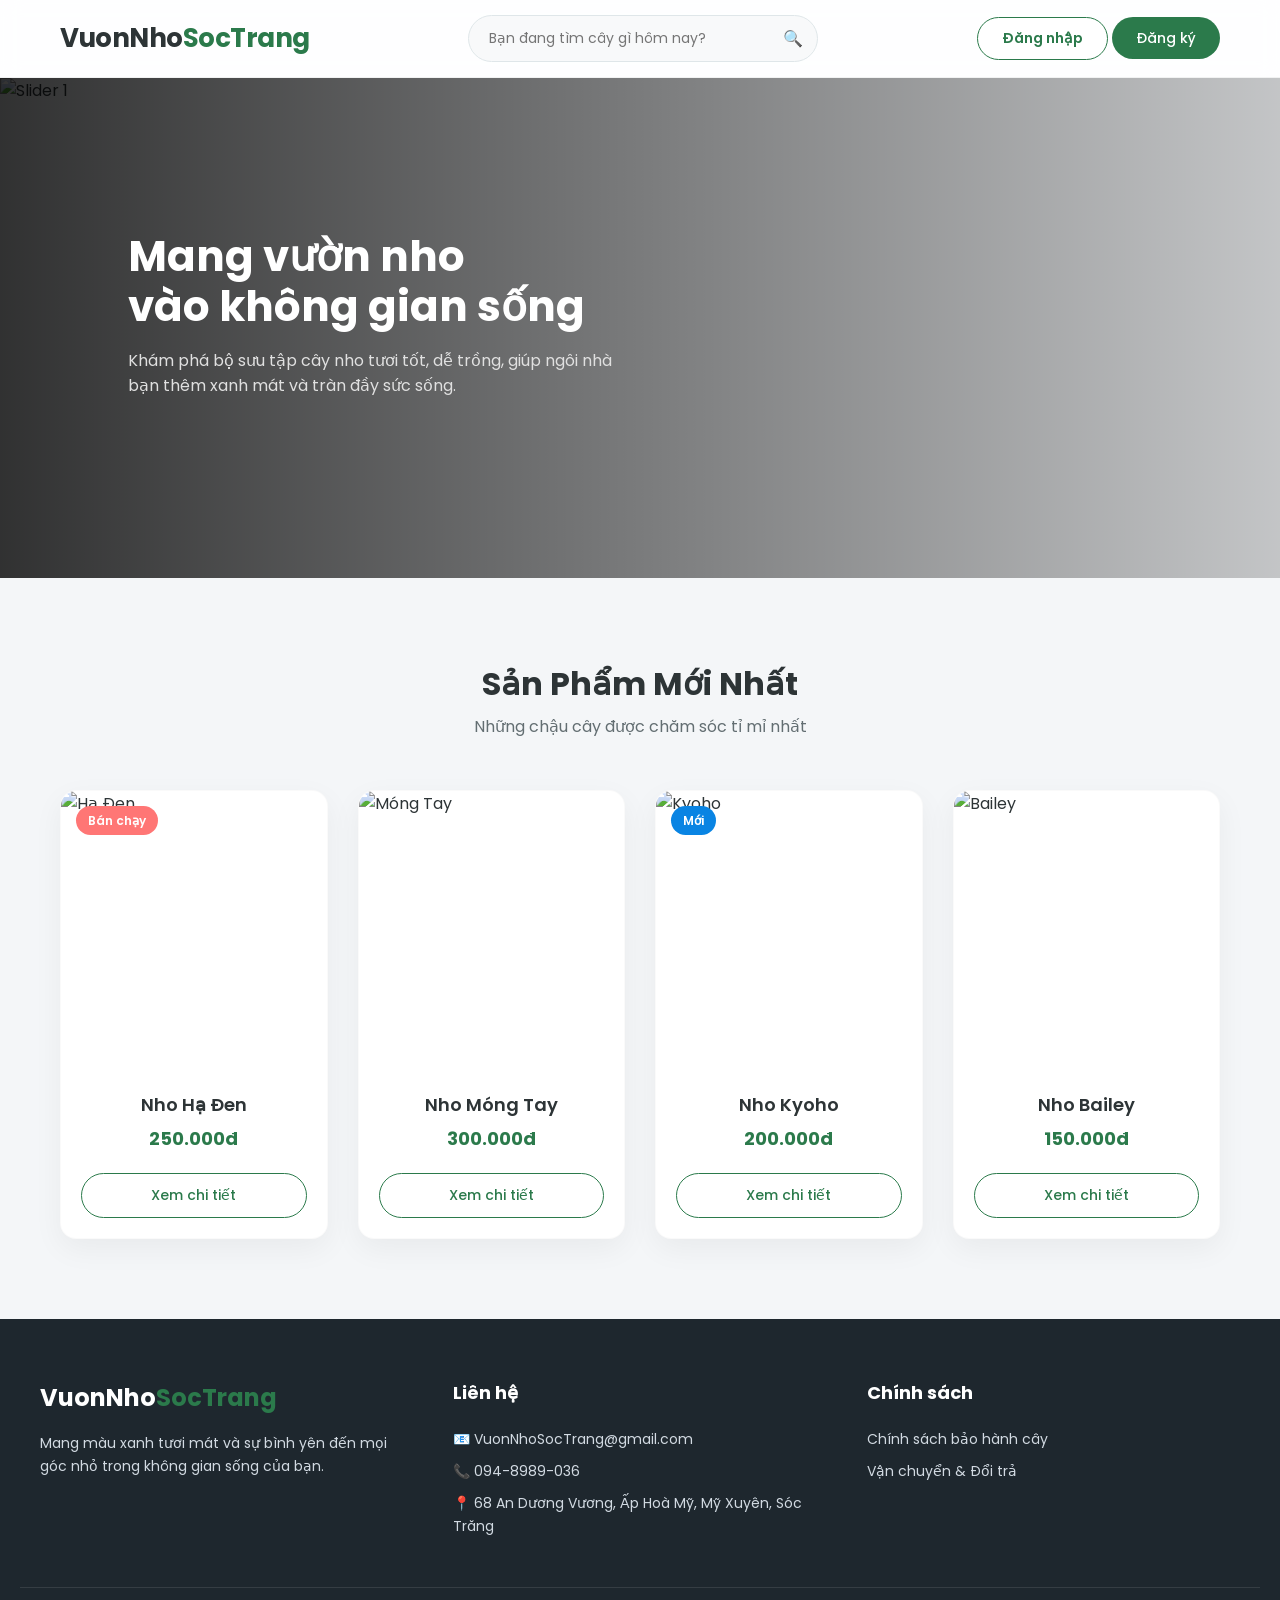
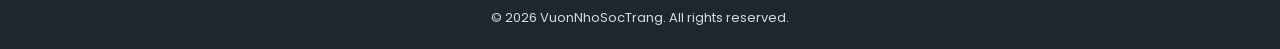
==== index.html @ 33d28d4e "1" ====
<!DOCTYPE html>
<html lang="vi">
<head>
    <meta charset="UTF-8">
    <meta name="viewport" content="width=device-width, initial-scale=1.0">
    <title> VuonNhoSocTrang-Cửa hàng cây cảnh cao cấp</title>
    <link rel="stylesheet" href="index.css">
    <link href="https://fonts.googleapis.com/css2?family=Poppins:wght@300;400;500;600;700&display=swap" rel="stylesheet">
</head>
<body>

    <header>
        <div class="header-container">
            <div class="logo">
                <h1>VuonNho<span>SocTrang</span></h1>
            </div>
            
            <div class="search-bar">
                <input type="text" id="searchInput" placeholder="Bạn đang tìm cây gì hôm nay?">
                <span class="search-icon">🔍</span>
            </div>

            <div class="auth-section">
                <div id="guestSection">
                    <button id="btnLogin" class="btn btn-outline">Đăng nhập</button>
                    <a href="DangKy.html" id="btnRegister" class="btn btn-primary" style="text-decoration: none;">Đăng ký</a>
                </div>
                <div id="userSection" style="display: none;">
                    <span id="userNameDisplay" class="user-greeting">Chào, User</span>
                    <button id="btnLogout" class="btn btn-outline">Đăng xuất</button>
                </div>
            </div>
        </div>
        
    </header>

    <div id="loginModal" class="modal-overlay">
    <div class="modal-content">
        <span class="close-modal">&times;</span>
        <h2>Đăng Nhập</h2>
        <p>Chào mừng bạn đến với VuonNhoST</p>
        
        <div class="input-group">
            <label>Tên đăng nhập</label>
            <input type="text" id="loginUsername" placeholder="Nhập tên tài khoản">
        </div>
        
        <div class="input-group">
            <label>Mật khẩu</label>
            <input type="password" id="loginPassword" placeholder="Nhập mật khẩu">
        </div>

        <p id="loginErrorMessage" class="error-msg"></p>
        
        <button id="btnSubmitLogin" class="btn btn-primary btn-full">Xác nhận</button>
        
        <div class="modal-footer">
            <span>Bạn chưa có tài khoản?</span>
            <a href="file:///E:/website/webcaycanh/DangKy/DangKy.html">Đăng ký ngay</a>
        </div>
    </div>
</div>

    <main>
       <section class="slider-container">
            <div class="slides">
                <div class="slide active">
                    <div class="slide-overlay"></div>
                    <img src="E:\website\webcaycanh\Imagines\slider1.jpg" alt="Slider 1">
                    <div class="slide-content">
                        <h2>Mang vườn nho<br>vào không gian sống</h2>
                        <p>Khám phá bộ sưu tập cây nho tươi tốt, dễ trồng, giúp ngôi nhà bạn thêm xanh mát và tràn đầy sức sống.</p>
                    </div>
                </div>
                <div class="slide">
                    <div class="slide-overlay"></div>
                    <img src="E:\website\webcaycanh\Imagines\slider2.jpg" alt="Slider 2">
                    <div class="slide-content">
                        <h2>Trồng nho tại nhà<br>Tươi ngon mỗi ngày</h2>
                        <p>Các giống cây nho khỏe mạnh, dễ chăm sóc, cho trái ngọt ngay trong khu vườn của bạn.</p>
                    </div>
                </div>
                <div class="slide active">
                    <div class="slide-overlay"></div>
                    <img src="E:\website\webcaycanh\Imagines\slider3.jpg" alt="Slider3 3">
                    <div class="slide-content">
                        <h2>Biến ngôi nhà thành vườn nho xanh</h2>
                        <p>Lựa chọn những giống nho chất lượng, phù hợp trồng ban công, sân vườn hoặc trong chậu.</p>
                    </div>
                </div>
            </div>
            <button class="slider-btn prev" onclick="changeSlide(-1)">&#10094;</button>
            <button class="slider-btn next" onclick="changeSlide(1)">&#10095;</button>
            <div class="dots">
                <span class="dot active" onclick="currentSlide(0)"></span>
                <span class="dot" onclick="currentSlide(1)"></span>
            </div>
        </section>

        <section class="products-container">
            <div class="section-header">
                <h2>Sản Phẩm Mới Nhất</h2>
                <p>Những chậu cây được chăm sóc tỉ mỉ nhất</p>
            </div>
            
            <div id="noProductMsg" style="display: none; text-align: center; color: #e74c3c;">Không tìm thấy sản phẩm phù hợp.</div>
            
            <div class="product-grid" id="productList">
                <div class="product">
                    <div class="product-img-wrapper">
                        <img src="E:\website\webcaycanh\Imagines\NhoHaDen.jpg" alt="Hạ Đen">
                        <span class="badge">Bán chạy</span>
                    </div>
                    <div class="product-info">
                        <h3>Nho Hạ Đen</h3>
                        <p class="price">250.000đ</p>
                        <a href="file:///E:/website/webcaycanh/GioHang/GioHang.html" class="btn btn-outline-full">Xem chi tiết</a>
                    </div>
                </div>
                <div class="product">
                    <div class="product-img-wrapper">
                        <img src="E:\website\webcaycanh\Imagines\NhoMongTay.webp" alt="Móng Tay">
                    </div>
                    <div class="product-info">
                        <h3>Nho Móng Tay</h3>
                        <p class="price">300.000đ</p>
                        <a href="file:///E:/website/webcaycanh/GioHang/GioHang.html" class="btn btn-outline-full">Xem chi tiết</a>
                    </div>
                </div>
                <div class="product">
                    <div class="product-img-wrapper">
                        <img src="E:\website\webcaycanh\Imagines\NhoKyoho.jpg" alt="Kyoho">
                        <span class="badge new">Mới</span>
                    </div>
                    <div class="product-info">
                        <h3>Nho Kyoho</h3>
                        <p class="price">200.000đ</p>
                        <a href="file:///E:/website/webcaycanh/GioHang/GioHang.html" class="btn btn-outline-full">Xem chi tiết</a>
                    </div>
                </div>
                <div class="product">
                    <div class="product-img-wrapper">
                        <img src="E:\website\webcaycanh\Imagines\NhoBailey.jpg" alt="Bailey">
                    </div>
                    <div class="product-info">
                        <h3>Nho Bailey</h3>
                        <p class="price">150.000đ</p>
                        <a href="file:///E:/website/webcaycanh/GioHang/GioHang.html" class="btn btn-outline-full">Xem chi tiết</a>
                    </div>
                </div>
                <div class="product">
                    <div class="product-img-wrapper">
                        <img src="E:\website\webcaycanh\Imagines\NhoKieng.jpg" alt="Kiểng">
                    </div>
                    <div class="product-info">
                        <h3>Nho Kiểng</h3>
                        <p class="price">150.000đ</p>
                        <a href="file:///E:/website/webcaycanh/GioHang/GioHang.html" class="btn btn-outline-full">Xem chi tiết</a>
                    </div>
                </div>
                <div class="product">
                    <div class="product-img-wrapper">
                        <img src="E:\website\webcaycanh\Imagines\NhoMauDon.webp" alt="Mẫu Đơn">
                    </div>
                    <div class="product-info">
                        <h3>Nho Mẫu Đơn</h3>
                        <p class="price">150.000đ</p>
                        <a href="file:///E:/website/webcaycanh/GioHang/GioHang.html" class="btn btn-outline-full">Xem chi tiết</a>
                    </div>
                </div>
            </div>
        </section>
    </main>

    <footer>
        <div class="footer-container">
            <div class="footer-col">
                <h3>VuonNho<span>SocTrang</span></h3>
                <p>Mang màu xanh tươi mát và sự bình yên đến mọi góc nhỏ trong không gian sống của bạn.</p>
            </div>
            <div class="footer-col">
                <h4>Liên hệ</h4>
                <p>📧 VuonNhoSocTrang@gmail.com
                <p>📞 094-8989-036
                <p>📍 68 An Dương Vương, Ấp Hoà Mỹ, Mỹ Xuyên, Sóc Trăng</p>
            </div>
            <div class="footer-col">
                <h4>Chính sách</h4>
                <p><a href="#">Chính sách bảo hành cây</a></p>
                <p><a href="#">Vận chuyển & Đổi trả</a></p>
            </div>
        </div>
        <div class="footer-bottom">
            <p>&copy; 2026 VuonNhoSocTrang. All rights reserved.</p>
        </div>
    </footer>

    <script src="index.js"></script>
</body>
</html>
---- index.css ----
/* --- BIẾN MÀU SẮC CHUYÊN NGHIỆP --- */
:root {
    --primary-color: #2b7a4b; /* Xanh lá sang trọng */
    --primary-hover: #1e5a36;
    --text-main: #2d3436;
    --text-light: #636e72;
    --bg-body: #f4f6f8;
    --bg-white: #ffffff;
    --shadow-soft: 0 10px 30px rgba(0, 0, 0, 0.05);
    --shadow-hover: 0 15px 40px rgba(43, 122, 75, 0.15);
    --transition: all 0.3s cubic-bezier(0.25, 0.8, 0.25, 1);
}

/* --- RESET & TYPOGRAPHY --- */
* {
    margin: 0;
    padding: 0;
    box-sizing: border-box;
    font-family: 'Poppins', sans-serif;
}

body {
    background-color: var(--bg-body);
    color: var(--text-main);
    line-height: 1.6;
}

a { text-decoration: none; }

/* --- CSS CHO POP-UP ĐĂNG NHẬP --- */
.modal-overlay {
    display: none; /* Ẩn mặc định */
    position: fixed;
    top: 0; left: 0;
    width: 100%; height: 100%;
    background: rgba(0, 0, 0, 0.6);
    backdrop-filter: blur(5px);
    z-index: 2000;
    animation: fadeIn 0.3s ease;
}

.modal-content {
    background: white;
    width: 90%;
    max-width: 400px;
    margin: 100px auto;
    padding: 40px;
    border-radius: 20px;
    position: relative;
    box-shadow: 0 20px 60px rgba(0,0,0,0.2);
    text-align: center;
}

.modal-content h2 {
    color: var(--text-main);
    margin-bottom: 10px;
}

.modal-content p {
    color: var(--text-light);
    font-size: 14px;
    margin-bottom: 25px;
}

.close-modal {
    position: absolute;
    top: 20px; right: 20px;
    font-size: 24px;
    cursor: pointer;
    color: var(--text-light);
    transition: 0.3s;
}

.close-modal:hover { color: var(--primary-color); }

.input-group {
    text-align: left;
    margin-bottom: 20px;
}

.input-group label {
    display: block;
    font-size: 13px;
    font-weight: 600;
    margin-bottom: 8px;
    color: var(--text-main);
}

.input-group input {
    width: 100%;
    padding: 12px 15px;
    border: 1px solid #dfe6e9;
    border-radius: 10px;
    outline: none;
    transition: 0.3s;
}

.input-group input:focus {
    border-color: var(--primary-color);
    box-shadow: 0 0 0 3px rgba(43, 122, 75, 0.1);
}

.btn-full { width: 100%; padding: 14px; margin-top: 10px; }

.error-msg {
    color: #e74c3c;
    font-size: 13px;
    margin-bottom: 15px;
    display: none;
}

.modal-footer {
    margin-top: 25px;
    font-size: 14px;
}

.modal-footer a {
    color: var(--primary-color);
    font-weight: 600;
    margin-left: 5px;
}

@keyframes fadeIn {
    from { opacity: 0; transform: translateY(-20px); }
    to { opacity: 1; transform: translateY(0); }
}

/* Khoảng cách cho tên người dùng và nút đăng xuất */
#userNameDisplay {
    margin-right: 20px; /* Bạn có thể tăng số 20px này lên nếu muốn xa hơn nữa */
    font-weight: 600;
}

/* Đảm bảo khu vực chứa tài khoản hiển thị căn giữa ngang hàng */
#userSection {
    display: flex;
    align-items: center;
}

/* --- HEADER: KÍNH MỜ (GLASSMORPHISM) --- */
header {
    background: rgba(255, 255, 255, 0.9);
    backdrop-filter: blur(10px);
    -webkit-backdrop-filter: blur(10px);
    border-bottom: 1px solid rgba(0,0,0,0.05);
    position: sticky;
    top: 0;
    z-index: 1000;
    padding: 15px 0;
}

.header-container {
    max-width: 1200px;
    margin: 0 auto;
    display: flex;
    justify-content: space-between;
    align-items: center;
    padding: 0 20px;
}

.logo h1 {
    font-size: 26px;
    font-weight: 700;
    color: var(--text-main);
    letter-spacing: -0.5px;
}

.logo h1 span {
    color: var(--primary-color);
}

/* Thanh tìm kiếm */
.search-bar {
    position: relative;
    width: 350px;
}

.search-bar input {
    width: 100%;
    padding: 12px 20px;
    padding-right: 40px;
    border-radius: 30px;
    border: 1px solid #dfe6e9;
    background-color: #f8f9fa;
    outline: none;
    font-size: 14px;
    transition: var(--transition);
}

.search-bar input:focus {
    border-color: var(--primary-color);
    background-color: var(--bg-white);
    box-shadow: 0 0 0 4px rgba(43, 122, 75, 0.1);
}

.search-icon {
    position: absolute;
    right: 15px;
    top: 50%;
    transform: translateY(-50%);
    color: var(--text-light);
    cursor: pointer;
}

/* --- HỆ THỐNG NÚT BẤM (BUTTONS) --- */
.btn {
    padding: 10px 24px;
    border-radius: 30px;
    font-weight: 500;
    font-size: 14px;
    cursor: pointer;
    transition: var(--transition);
    border: none;
    display: inline-block;
    text-align: center;
}

.btn-primary {
    background-color: var(--primary-color);
    color: white;
}

.btn-primary:hover {
    background-color: var(--primary-hover);
    transform: translateY(-2px);
    box-shadow: 0 5px 15px rgba(43, 122, 75, 0.3);
}

.btn-text {
    background: none;
    color: var(--text-main);
}

.btn-text:hover { color: var(--primary-color); }

.btn-outline {
    background: var(--bg-white);
    border: 1.5px solid var(--primary-color); /* Đổi viền thành màu xanh lá */
    color: var(--primary-color); /* Đổi chữ thành màu xanh lá */
    font-weight: 600;
}

.btn-outline:hover {
    background-color: var(--primary-color);
    color: white;
}

.btn-outline-full {
    width: 100%;
    border: 1px solid var(--primary-color);
    color: var(--primary-color);
    margin-top: auto; 
}

.btn-outline-full:hover {
    background-color: var(--primary-color);
    color: white;
}

.btn-large {
    padding: 12px 32px;
    font-size: 16px;
    background-color: var(--primary-color);
    color: white;
}

.btn-large:hover { background-color: var(--primary-hover); }

/* --- SLIDER HERO SECTION --- */
.slider-container {
    position: relative;
    max-width: 100%;
    height: 500px; 
    overflow: hidden;
}

.slides {
    position: relative; /* Thay đổi thành relative */
    width: 100%;
    height: 100%;
}

.slide {
    position: absolute; /* Chồng các ảnh lên nhau */
    top: 0;
    left: 0;
    width: 100%;
    height: 100%;
    opacity: 0; /* Ẩn ảnh mặc định */
    visibility: hidden;
    transition: opacity 0.8s ease-in-out, visibility 0.8s; /* Hiệu ứng Fade mượt mà trong 0.8s */
    z-index: 1;
}

.slide.active {
    opacity: 1; /* Hiện ảnh đang active */
    visibility: visible;
    z-index: 2; /* Đưa ảnh hiện tại lên trên cùng */
}

/* Phần chữ và ảnh bên trong giữ nguyên */
.slide img {
    width: 100%;
    height: 100%;
    object-fit: cover;
}
.slide-overlay {
    position: absolute;
    top: 0; left: 0; width: 100%; height: 100%;
    background: linear-gradient(to right, rgba(0,0,0,0.8) 0%, rgba(0,0,0,0.2) 100%);
}
.slide-content {
    position: absolute;
    top: 50%;
    left: 10%;
    transform: translateY(-50%);
    color: white;
    max-width: 500px;
    z-index: 3; /* Chữ luôn nằm trên cùng */
}
.slide-content h2 {
    font-size: 42px;
    line-height: 1.2;
    margin-bottom: 15px;
}
.slide-content p {
    font-size: 16px;
    margin-bottom: 25px;
    color: #e0e0e0;
}

/* --- DANH SÁCH SẢN PHẨM --- */
.products-container {
    max-width: 1200px;
    margin: 80px auto;
    padding: 0 20px;
}

.section-header {
    text-align: center;
    margin-bottom: 50px;
}

.section-header h2 {
    font-size: 32px;
    color: var(--text-main);
}

.section-header p {
    color: var(--text-light);
    margin-top: 5px;
}

.product-grid {
    display: grid;
    grid-template-columns: repeat(auto-fit, minmax(260px, 1fr));
    gap: 30px;
}

/* Card Sản phẩm */
.product {
    background: var(--bg-white);
    border-radius: 16px;
    overflow: hidden;
    box-shadow: var(--shadow-soft);
    transition: var(--transition);
    border: 1px solid rgba(0,0,0,0.02);
    display: flex;
    flex-direction: column;
    height: 100%;
}

.product:hover {
    transform: translateY(-8px);
    box-shadow: var(--shadow-hover);
}

.product-img-wrapper {
    position: relative;
    width: 100%;
    height: 280px;
    overflow: hidden;
}

.product-img-wrapper img {
    width: 100%;
    height: 100%;
    object-fit: cover;
    transition: transform 0.6s ease;
}

.product:hover .product-img-wrapper img {
    transform: scale(1.08); /* Hiệu ứng zoom ảnh khi hover */
}

/* Tag Bán chạy / Mới */
.badge {
    position: absolute;
    top: 15px;
    left: 15px;
    background-color: #ff7675;
    color: white;
    padding: 5px 12px;
    font-size: 12px;
    font-weight: 600;
    border-radius: 20px;
}
.badge.new { background-color: #0984e3; }

.product-info {
    padding: 20px;
    text-align: center;
    display: flex;
    flex-direction: column;
    flex-grow: 1; 
}
.product-info h3 {
    font-size: 18px;
    font-weight: 600;
    color: var(--text-main);
    margin-bottom: 5px;
}

.product-info .price {
    color: var(--primary-color);
    font-weight: 700;
    font-size: 18px;
    margin-bottom: 20px;
}

/* --- FOOTER CHUYÊN NGHIỆP --- */
footer {
    background-color: #1e272e;
    color: #d2dae2;
    padding: 60px 20px 20px;
    margin-top: 80px;
}

.footer-container {
    max-width: 1200px;
    margin: 0 auto;
    display: grid;
    grid-template-columns: repeat(auto-fit, minmax(250px, 1fr));
    gap: 40px;
    margin-bottom: 40px;
}

.footer-col h3 {
    font-size: 24px;
    color: white;
    margin-bottom: 15px;
}

.footer-col h3 span { color: var(--primary-color); }

.footer-col h4 {
    color: white;
    margin-bottom: 20px;
    font-size: 18px;
}

.footer-col p {
    margin-bottom: 10px;
    font-size: 14px;
}

.footer-col a {
    color: #d2dae2;
    transition: 0.3s;
}

.footer-col a:hover { color: var(--primary-color); padding-left: 5px; }

.footer-bottom {
    text-align: center;
    padding-top: 20px;
    border-top: 1px solid rgba(255,255,255,0.1);
    font-size: 13px;
}

/* --- MODAL DESIGN --- */
.modal-content {
    border-radius: 16px;
    padding: 40px 30px;
    box-shadow: 0 20px 50px rgba(0,0,0,0.2);
}

.modal-content input {
    background-color: #f4f6f8;
    border: 1px solid transparent;
    padding: 14px;
    border-radius: 8px;
    transition: 0.3s;
}

.modal-content input:focus {
    background-color: white;
    border-color: var(--primary-color);
    box-shadow: 0 0 0 3px rgba(43, 122, 75, 0.1);
}
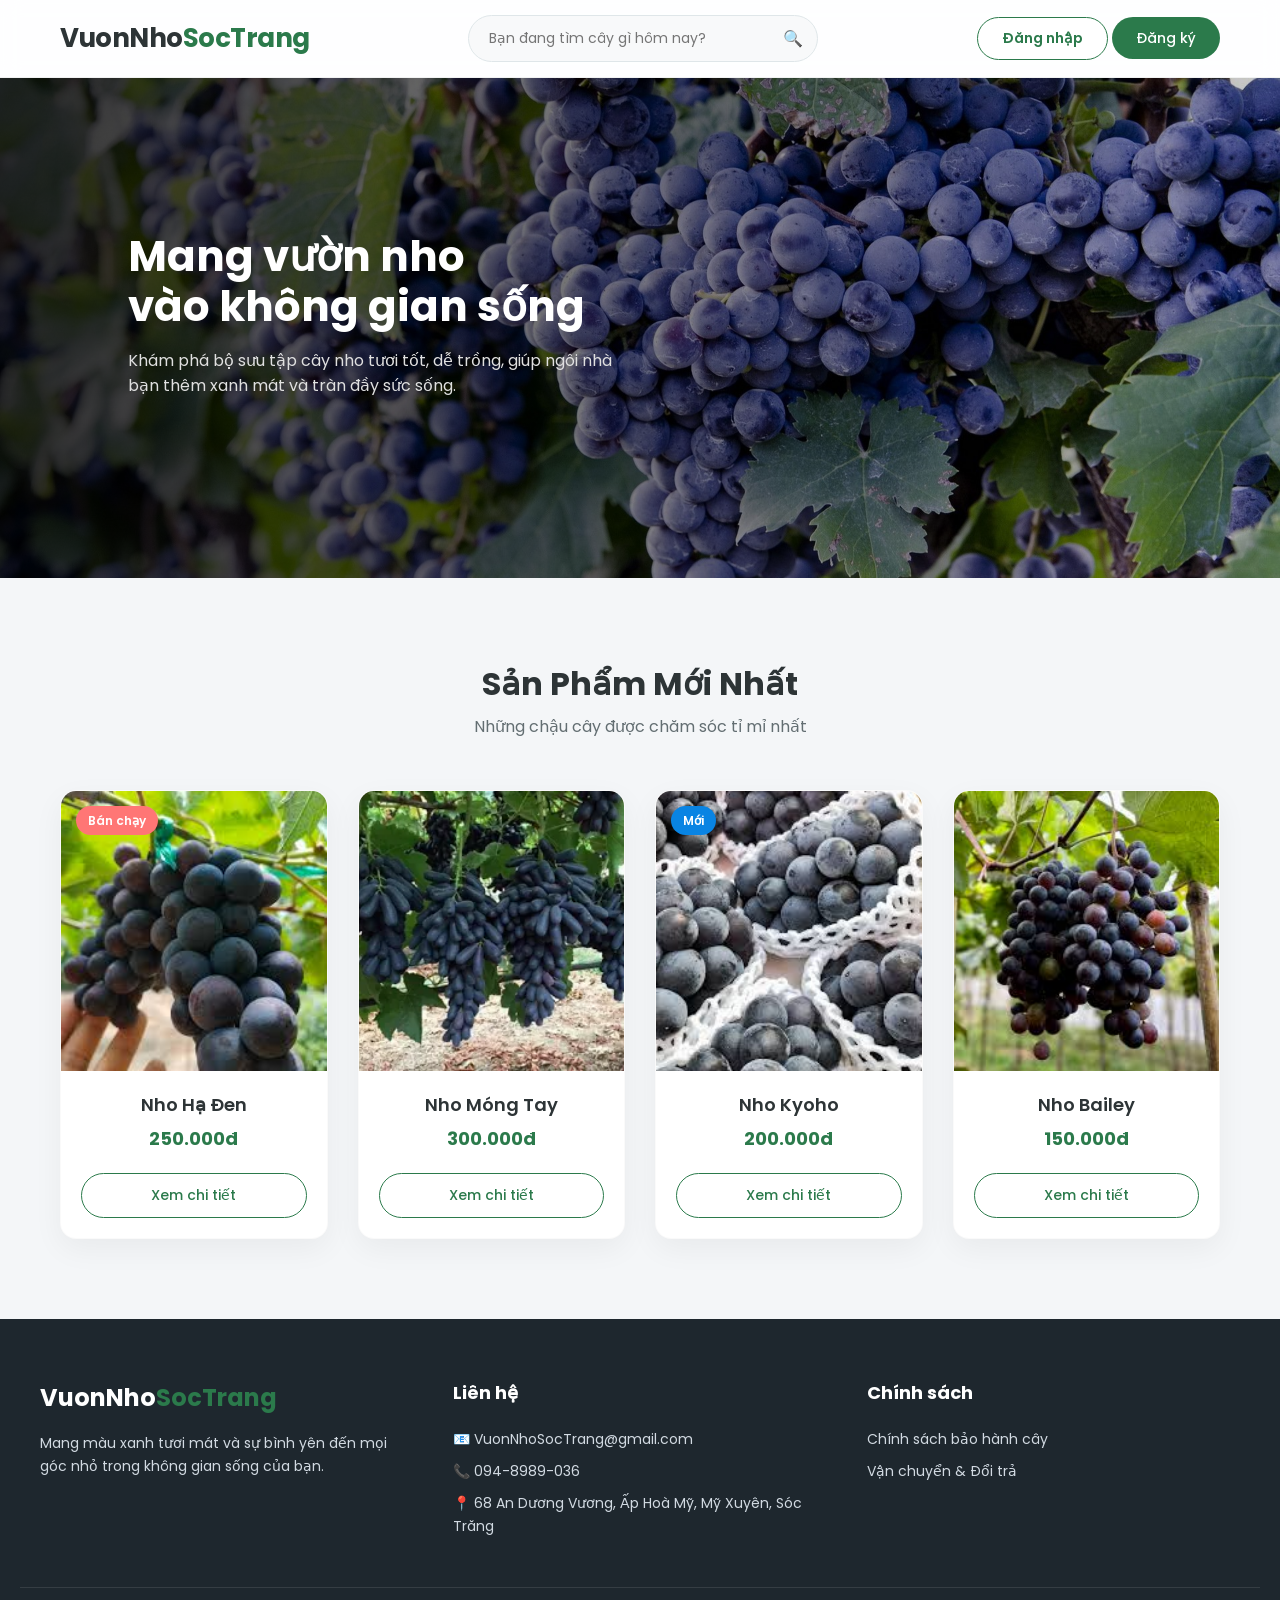
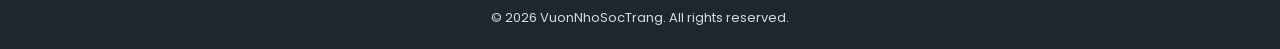
==== commit 54bd360a: "1" ====
--- a/index.html
+++ b/index.html
@@ -56,7 +56,7 @@
         
         <div class="modal-footer">
             <span>Bạn chưa có tài khoản?</span>
-            <a href="file:///E:/website/webcaycanh/DangKy/DangKy.html">Đăng ký ngay</a>
+            <a href="DangKy.html">Đăng ký ngay</a>
         </div>
     </div>
 </div>
@@ -66,7 +66,7 @@
             <div class="slides">
                 <div class="slide active">
                     <div class="slide-overlay"></div>
-                    <img src="E:\website\webcaycanh\Imagines\slider1.jpg" alt="Slider 1">
+                    <img src="images/slider1.jpg" alt="Slider 1">
                     <div class="slide-content">
                         <h2>Mang vườn nho<br>vào không gian sống</h2>
                         <p>Khám phá bộ sưu tập cây nho tươi tốt, dễ trồng, giúp ngôi nhà bạn thêm xanh mát và tràn đầy sức sống.</p>
@@ -74,7 +74,7 @@
                 </div>
                 <div class="slide">
                     <div class="slide-overlay"></div>
-                    <img src="E:\website\webcaycanh\Imagines\slider2.jpg" alt="Slider 2">
+                    <img src="images/slider2.jpg" alt="Slider 2">
                     <div class="slide-content">
                         <h2>Trồng nho tại nhà<br>Tươi ngon mỗi ngày</h2>
                         <p>Các giống cây nho khỏe mạnh, dễ chăm sóc, cho trái ngọt ngay trong khu vườn của bạn.</p>
@@ -82,7 +82,7 @@
                 </div>
                 <div class="slide active">
                     <div class="slide-overlay"></div>
-                    <img src="E:\website\webcaycanh\Imagines\slider3.jpg" alt="Slider3 3">
+                    <img src="images/slider3.jpg" alt="Slider3 3">
                     <div class="slide-content">
                         <h2>Biến ngôi nhà thành vườn nho xanh</h2>
                         <p>Lựa chọn những giống nho chất lượng, phù hợp trồng ban công, sân vườn hoặc trong chậu.</p>
@@ -108,64 +108,64 @@
             <div class="product-grid" id="productList">
                 <div class="product">
                     <div class="product-img-wrapper">
-                        <img src="E:\website\webcaycanh\Imagines\NhoHaDen.jpg" alt="Hạ Đen">
+                        <img src="images/NhoHaDen.jpg" alt="Hạ Đen">
                         <span class="badge">Bán chạy</span>
                     </div>
                     <div class="product-info">
                         <h3>Nho Hạ Đen</h3>
                         <p class="price">250.000đ</p>
-                        <a href="file:///E:/website/webcaycanh/GioHang/GioHang.html" class="btn btn-outline-full">Xem chi tiết</a>
-                    </div>
-                </div>
-                <div class="product">
-                    <div class="product-img-wrapper">
-                        <img src="E:\website\webcaycanh\Imagines\NhoMongTay.webp" alt="Móng Tay">
+                        <a href="GioHang.html" class="btn btn-outline-full">Xem chi tiết</a>
+                    </div>
+                </div>
+                <div class="product">
+                    <div class="product-img-wrapper">
+                        <img src="images/NhoMongTay.webp" alt="Móng Tay">
                     </div>
                     <div class="product-info">
                         <h3>Nho Móng Tay</h3>
                         <p class="price">300.000đ</p>
-                        <a href="file:///E:/website/webcaycanh/GioHang/GioHang.html" class="btn btn-outline-full">Xem chi tiết</a>
-                    </div>
-                </div>
-                <div class="product">
-                    <div class="product-img-wrapper">
-                        <img src="E:\website\webcaycanh\Imagines\NhoKyoho.jpg" alt="Kyoho">
+                        <a href="GioHang.html" class="btn btn-outline-full">Xem chi tiết</a>
+                    </div>
+                </div>
+                <div class="product">
+                    <div class="product-img-wrapper">
+                        <img src="images/NhoKyoho.jpg" alt="Kyoho">
                         <span class="badge new">Mới</span>
                     </div>
                     <div class="product-info">
                         <h3>Nho Kyoho</h3>
                         <p class="price">200.000đ</p>
-                        <a href="file:///E:/website/webcaycanh/GioHang/GioHang.html" class="btn btn-outline-full">Xem chi tiết</a>
-                    </div>
-                </div>
-                <div class="product">
-                    <div class="product-img-wrapper">
-                        <img src="E:\website\webcaycanh\Imagines\NhoBailey.jpg" alt="Bailey">
+                        <a href="GioHang.html" class="btn btn-outline-full">Xem chi tiết</a>
+                    </div>
+                </div>
+                <div class="product">
+                    <div class="product-img-wrapper">
+                        <img src="images/NhoBailey.jpg" alt="Bailey">
                     </div>
                     <div class="product-info">
                         <h3>Nho Bailey</h3>
                         <p class="price">150.000đ</p>
-                        <a href="file:///E:/website/webcaycanh/GioHang/GioHang.html" class="btn btn-outline-full">Xem chi tiết</a>
-                    </div>
-                </div>
-                <div class="product">
-                    <div class="product-img-wrapper">
-                        <img src="E:\website\webcaycanh\Imagines\NhoKieng.jpg" alt="Kiểng">
+                        <a href="GioHang.html" class="btn btn-outline-full">Xem chi tiết</a>
+                    </div>
+                </div>
+                <div class="product">
+                    <div class="product-img-wrapper">
+                        <img src="images/NhoKieng.jpg" alt="Kiểng">
                     </div>
                     <div class="product-info">
                         <h3>Nho Kiểng</h3>
                         <p class="price">150.000đ</p>
-                        <a href="file:///E:/website/webcaycanh/GioHang/GioHang.html" class="btn btn-outline-full">Xem chi tiết</a>
-                    </div>
-                </div>
-                <div class="product">
-                    <div class="product-img-wrapper">
-                        <img src="E:\website\webcaycanh\Imagines\NhoMauDon.webp" alt="Mẫu Đơn">
+                        <a href="GioHang.html" class="btn btn-outline-full">Xem chi tiết</a>
+                    </div>
+                </div>
+                <div class="product">
+                    <div class="product-img-wrapper">
+                        <img src="images/NhoMauDon.webp" alt="Mẫu Đơn">
                     </div>
                     <div class="product-info">
                         <h3>Nho Mẫu Đơn</h3>
                         <p class="price">150.000đ</p>
-                        <a href="file:///E:/website/webcaycanh/GioHang/GioHang.html" class="btn btn-outline-full">Xem chi tiết</a>
+                        <a href="GioHang.html" class="btn btn-outline-full">Xem chi tiết</a>
                     </div>
                 </div>
             </div>
